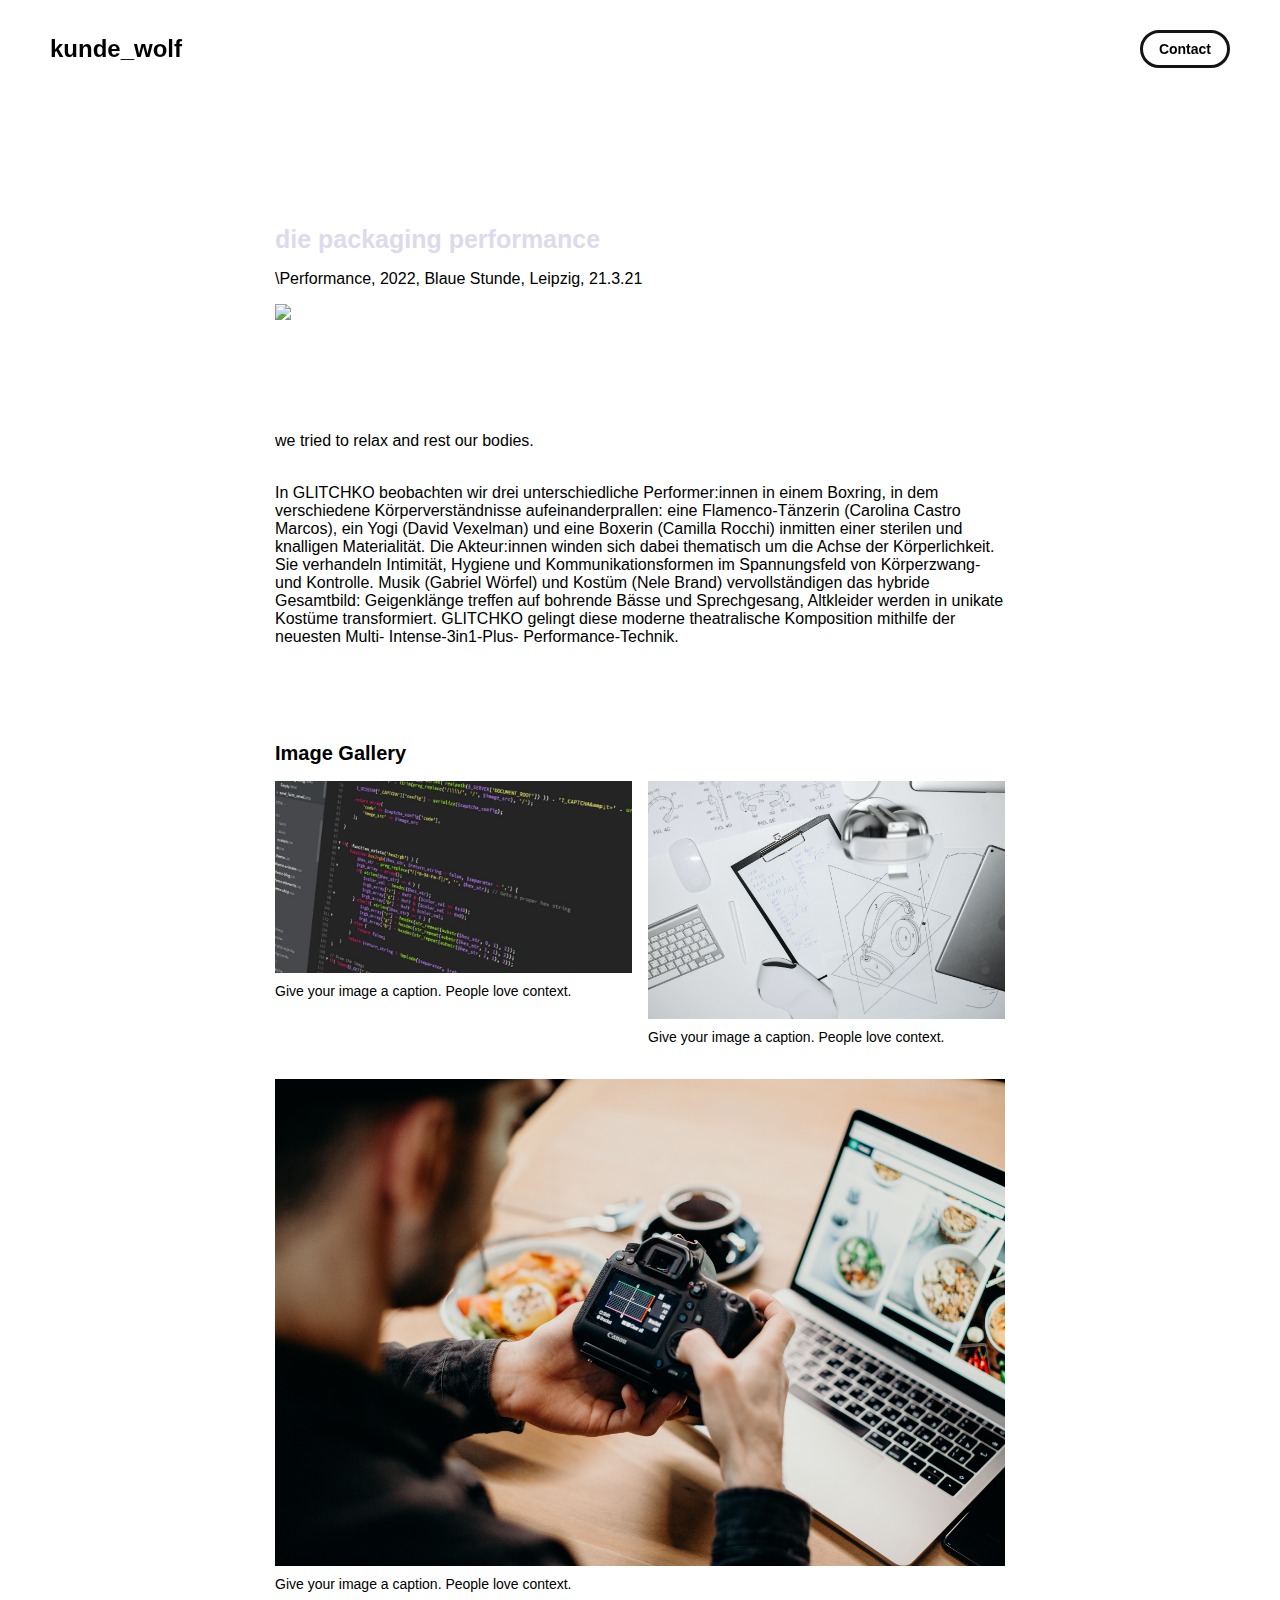
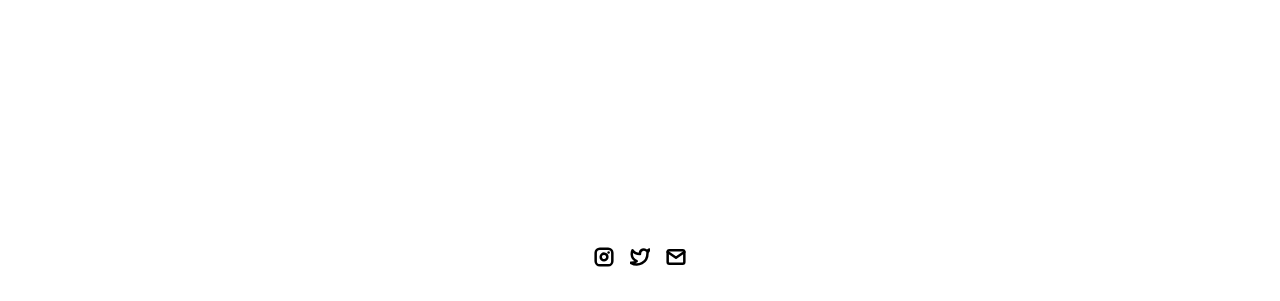
==== project-pages/die_packaging_performance.html @ 706985cd "add project cards" ====
<!--
  IMPORTANT!

  Keep this file unchanged to use as a template for all future project pages.

  For every new project you add to your portfolio, make a copy of this file in the
  'project-pages' folder with a name related to the project.
-->


<!DOCTYPE html>
<html lang="en">
	<head>
		<meta charset="utf-8">
    <!--
      TODO

      Upload your Unemployable (or whatever photo you like) to the assets/images folder
      and change the name of the image below to match the uploaded one

      Change the title in the <title> tag to whatever you would like the title of your portfolio to be

      This should be the same across all pages.
     -->
     <link rel="icon" href="../assets/images/front_1.jpg" />
     <title>kunde_wolf  |  home”</title>
    <meta name="description" content="Glitchko performance documentation">
    <meta name="viewport" content="width=device-width, initial-scale=1" />

		<link rel="stylesheet" href="../css/layout.css">
    <link rel="stylesheet" href="../css/typography.css">
    <link rel="stylesheet" href="../css/utilities.css">

		<script defer src="../js/script.js"></script>
	</head>
	<body>
    <!-- NAVBAR -->
    <div class="navbar">
      <a class="nav-title-link" href="../index.html">
        <!--
          TODO - Change the "Portfolio Title" to whatever you want displayed in the top left

          (this should be the same across all pages)
         -->
        <span class="nav-title">kunde_wolf</span>
        <!--
          TODO - Change the email after 'mailto:' to your email address for contact

          (this should be the same across all pages)
        -->
        <a class="button" href="mailto:kunde-wolf@posteo.net">
          <span class="button-text">Contact</span>
        </a>
      </a>
    </div>

    <!-- MAIN PAGE CONTENT -->
    <div id="main-content">

      <!-- PROJECT HEADER -->
      <div id="project-header">
          <!--
            TODO

            - Change the 'main-title' text to the name of your project
            - Change the 'body-text' text to a short and sweet description of your project (maybe the same as the one on the project card)
            - Change "desktop.jpeg" to the image filename you uploaded in the assets/images folder.
          -->
        <div class="main-title">die packaging performance</div>
        <div class="body-text">\Performance, 2022, Blaue Stunde, Leipzig, 21.3.21</div>
        <image class="project-header-image" src="../assets/images/die_packaging_performance/die_packaging_performance_kunde_wolf.jpeg">
      </div>

      <!-- PROJECT DETAILS -->
      <!--
        TODO

        - Change the 'subheader-text' to whatever header you want for project details
        - Add paragraphs using the <div class="body-text"></div> elements in the "project-details-content"
      -->
      <div id="project-details">
        <div class="subheader-text"></div>
        <div class="project-details-content">
          <div class="body-text">
we tried to relax and rest our bodies.</div>
          <div class="body-text">In GLITCHKO beobachten wir drei unterschiedliche Performer:innen in einem Boxring, in dem verschiedene Körperverständnisse aufeinanderprallen: eine Flamenco-Tänzerin (Carolina Castro Marcos), ein Yogi (David Vexelman) und eine Boxerin (Camilla Rocchi) inmitten einer sterilen und knalligen Materialität. Die Akteur:innen winden sich dabei thematisch um die Achse der Körperlichkeit. Sie verhandeln Intimität, Hygiene und Kommunikationsformen im Spannungsfeld von Körperzwang- und Kontrolle. Musik (Gabriel Wörfel) und Kostüm (Nele Brand) vervollständigen das hybride Gesamtbild: Geigenklänge treffen auf bohrende Bässe und Sprechgesang, Altkleider werden in unikate Kostüme transformiert. GLITCHKO gelingt diese moderne theatralische Komposition mithilfe der neuesten Multi- Intense-3in1-Plus- Performance-Technik.</div>
        </div>
      </div>

      <!-- IMAGE GALLERY -->
      <div id="project-gallery">
        <!-- TODO - Change the 'subheader-text' to whatever you want the Gallery section header to say -->
        <div class="subheader-text">Image Gallery</div>
        <div class="project-gallery-content">
            <!--
              TODO

              This is where the images in the gallery live. Here's a simple gallery image for you to copy:

              Full Width Image:

                <div class="gallery-image-container">
                  <img src="../assets/images/IMAGE_NAME" class="gallery-image">
                  <span class="image-caption">IMAGE_CAPTION</span>
                </div>

              Half Width Image:

                <div class="gallery-image-container half-width">
                  <img src="../assets/images/IMAGE_NAME" class="gallery-image">
                  <span class="image-caption">IMAGE_CAPTION</span>
                </div>

              - To add an image to the this area, copy one of the above, paste it below this comment, and change the following:
                  - IMAGE_NAME: the name of the image file in assets/images
                  - IMAGE_CAPTION: to the caption of the image
            -->
            <div class="gallery-image-container half-width">
              <img src="../assets/images/code.jpeg" class="gallery-image">
              <span class="image-caption">Give your image a caption. People love context.</span>
            </div>
            <div class="gallery-image-container half-width">
              <img src="../assets/images/sketchbook.jpeg" class="gallery-image">
              <span class="image-caption">Give your image a caption. People love context.</span>
            </div>
            <div class="gallery-image-container">
              <img src="../assets/images/camera.jpeg" class="gallery-image">
              <span class="image-caption">Give your image a caption. People love context.</span>
            </div>
        </div>
      </div>
    </div>

    <!-- FOOTER -->
    <div id="footer">
      <!--
        TODO - Change href to your Instagram account (can also delete entire "a" element if no Instagram)

        This should be the same across all pages.
      -->
      <a class="icon-link" target="_blank" href="https://twitter.com/whitevans_eth">
        <image src="../assets/icons/instagram.svg" class="footer-icon"/>
      </a>
      <!--
        TODO - Change href to your Twitter account (can also delete entire "a" element if no Twitter)

        This should be the same across all pages.
      -->
      <a class="icon-link" target="_blank" href="https://twitter.com/whitevans_eth">
        <image src="../assets/icons/twitter.svg" class="footer-icon"/>
      </a>
      <!--
        TODO - Change the email after "mailto" to your contact email

        This should be the same across all pages.
      -->
      <a class="icon-link" href="mailto:whitevans.eth@gmail.com">
        <image src="../assets/icons/mail.svg" class="footer-icon"/>
      </a>
    </div>

	</body>
</html>
---- css/layout.css ----
* {
  box-sizing: border-box;
}

html {
  text-size-adjust: none;
  -webkit-text-size-adjust: none;
  -moz-text-size-adjust: none;
  -ms-text-size-adjust: none;
}

body {
  margin: 0;
  -webkit-font-smoothing: antialiased;
  -moz-osx-font-smoothing: grayscale;
}




/* Main Page Layout */

#main-content {
  margin: 225px 425px;
  display: flex;
  flex-direction: column;
  gap: 96px;
}




/* Portfolio Header */

#portfolio-header {
  display: flex;
  gap: 20px;
  align-items: center;
}

#portfolio-header-image-container {
  display: flex;
  flex-direction: column;
  gap: 10px;
  flex-basis: 50%;
}

.portfolio-header-image {
  width: 100%;
  height: auto;
}

#portfolio-header-text-container {
  display: flex;
  flex-direction: column;
  gap: 34px;
  flex-basis: 50%;
}




/* About Section */

#about-section {
  display: flex;
  flex-direction: column;
  gap: 16px;
}

.about-section-content {
  display: flex;
  flex-direction: column;
  gap: 34px;
}




/* Project Section */

#my-work-section {
  display: flex;
  flex-direction: column;
  gap: 16px;
}

.projects-container {
  display: flex;
  gap: 34px 16px;
  flex-wrap: wrap;
}

    /* Project Cards */

    .project-card {
      max-width: calc((100% - 32px) / 3);
      display: flex;
      flex-direction: column;
      gap: 34px;
    }

    .project-card-text-container {
      flex-direction: column;
      display: flex;
      gap: 16px
    }

    .project-image {
      width: 100%;
      height: 200px;
      object-fit: cover;
      object-position: center;
    }




/* Project Pages */

#project-header {
  display: flex;
  flex-direction: column;
  gap: 16px;
}

.project-header-image {
  width: 100%;
  height: auto;
}

#project-details {
  display: flex;
  flex-direction: column;
  gap: 16px;
}

.project-details-content {
  display: flex;
  flex-direction: column;
  gap: 34px;
}

    /* Project Gallery */

    #project-gallery {
      display: flex;
      flex-direction: column;
      gap: 16px;
    }

    .project-gallery-content {
      display: flex;
      flex-wrap: wrap;
      gap: 34px 16px;
    }

    .gallery-image-container {
      width: 100%;
      display: flex;
      flex-direction: column;
      gap: 10px;
    }

    .gallery-image-container.half-width {
      width: calc((100% - 16px) / 2);
    }

    .gallery-image {
      width: 100%;
      height: auto;
    }


/* Extra Extra large devices (large laptops and desktops, 1200px and below) */
@media only screen and (max-width: 1600px) {
  #main-content {
    margin: 225px 275px;
  }
}

/* Extra large devices (large laptops and desktops, 1200px and below) */
@media only screen and (max-width: 1200px) {
  #main-content {
    margin: 225px 175px;
  }
}

/* Large devices (laptops/desktops, 1000px and below) */
@media only screen and (max-width: 1000px) {
  #main-content {
    margin: 225px 75px;
  }
}

/* Small devices (portrait tablets and large phones, 800px and below) */
@media only screen and (max-width: 800px) {
  #main-content {
    margin: 150px 50px;
  }

  #portfolio-header {
    flex-direction: column;
  }

  .project-card {
    max-width: calc((100% - 16px) / 2);
  }
}

/* Small devices (portrait tablets and large phones, 600px and below) */
@media only screen and (max-width: 600px) {
  #main-content {
    margin: 125px 20px;
  }

  .project-card {
    max-width: 100%;
  }
}
---- css/typography.css ----
body {
  font-family: "Helvetica Neue", Helvetica, Arial, sans-serif;
}

.nav-title {
  font-weight: 700;
  font-size: 24px;
}

.button-text {
  font-size: 14px;
  font-weight: 700;
}

.image-caption {
  font-size: 14px;
  font-weight: 500;
}

.main-title {
  font-size: 25px;
  font-weight: 700;
  color: #dedaeb
}

.subheader-text {
  font-size: 20px;
  font-weight: 700;
}

.body-text {
  font-size: 16px;
  font-weight: 500;
}

.project-card-text {
  overflow: hidden;
  text-overflow: ellipsis;
  display: -webkit-box;
  -webkit-line-clamp: 4;
  -webkit-box-orient: vertical;
}

.project-title {
  overflow: hidden;
  text-overflow: ellipsis;
  display: -webkit-box;
  -webkit-line-clamp: 1;
  -webkit-box-orient: vertical;
}
---- css/utilities.css ----
/* Icons */

.right-arrow-icon {
  width: 16px;
  height: 16px;
  margin-top: 1px;
}

.footer-icon {
  width: 20px;
  height: 20px;
}

a.icon-link {
  transition: transform 200ms ease-in-out;
}

a.icon-link:hover {
  cursor: pointer;
  stroke-width: 5;
  margin: 0;
  transform: rotate(15deg);
}


/* Navbar Styling */

.navbar {
  width: 100%;
  padding: 30px 50px;
  display: flex;
  justify-content: space-between;
  align-items: center;
  position: fixed;
  top: 0;
  left: 0;
}

.nav-title-link {
  color: black;
  text-decoration: none;
}

.nav-title-link:hover {
  text-decoration: underline;
}

/* Small devices (portrait tablets and large phones, 800px and below) */
@media only screen and (max-width: 800px) {
  .navbar {
    padding: 20px 20px;
    background-color: white
  }
}


/* Button Styling */

a.button {
  padding: 8px 16px;
  border: 3px solid #141414;
  border-radius: 50px;
  color: black;
  text-decoration: none;
  width: fit-content;
  display: flex;
  gap: 5px;
  align-items: center;
}

a.button:hover {
  text-decoration: underline;
  text-decoration-thickness: 2px;
  cursor: pointer;
}


/* Footer Styling */

#footer {
  width: 100%;
  display: flex;
  padding: 30px 50px;
  justify-content: center;
  align-items: center;
  gap: 16px;
}

/* Link Styling */
a.no-underline {
  text-decoration: none;
  color: black
}

a.no-underline:hover {
  text-decoration: underline;
  cursor: pointer;
}

/* Small devices (portrait tablets and large phones, 800px and below) */
@media only screen and (max-width: 800px) {
  #footer {
    padding: 20px 20px;
  }
}
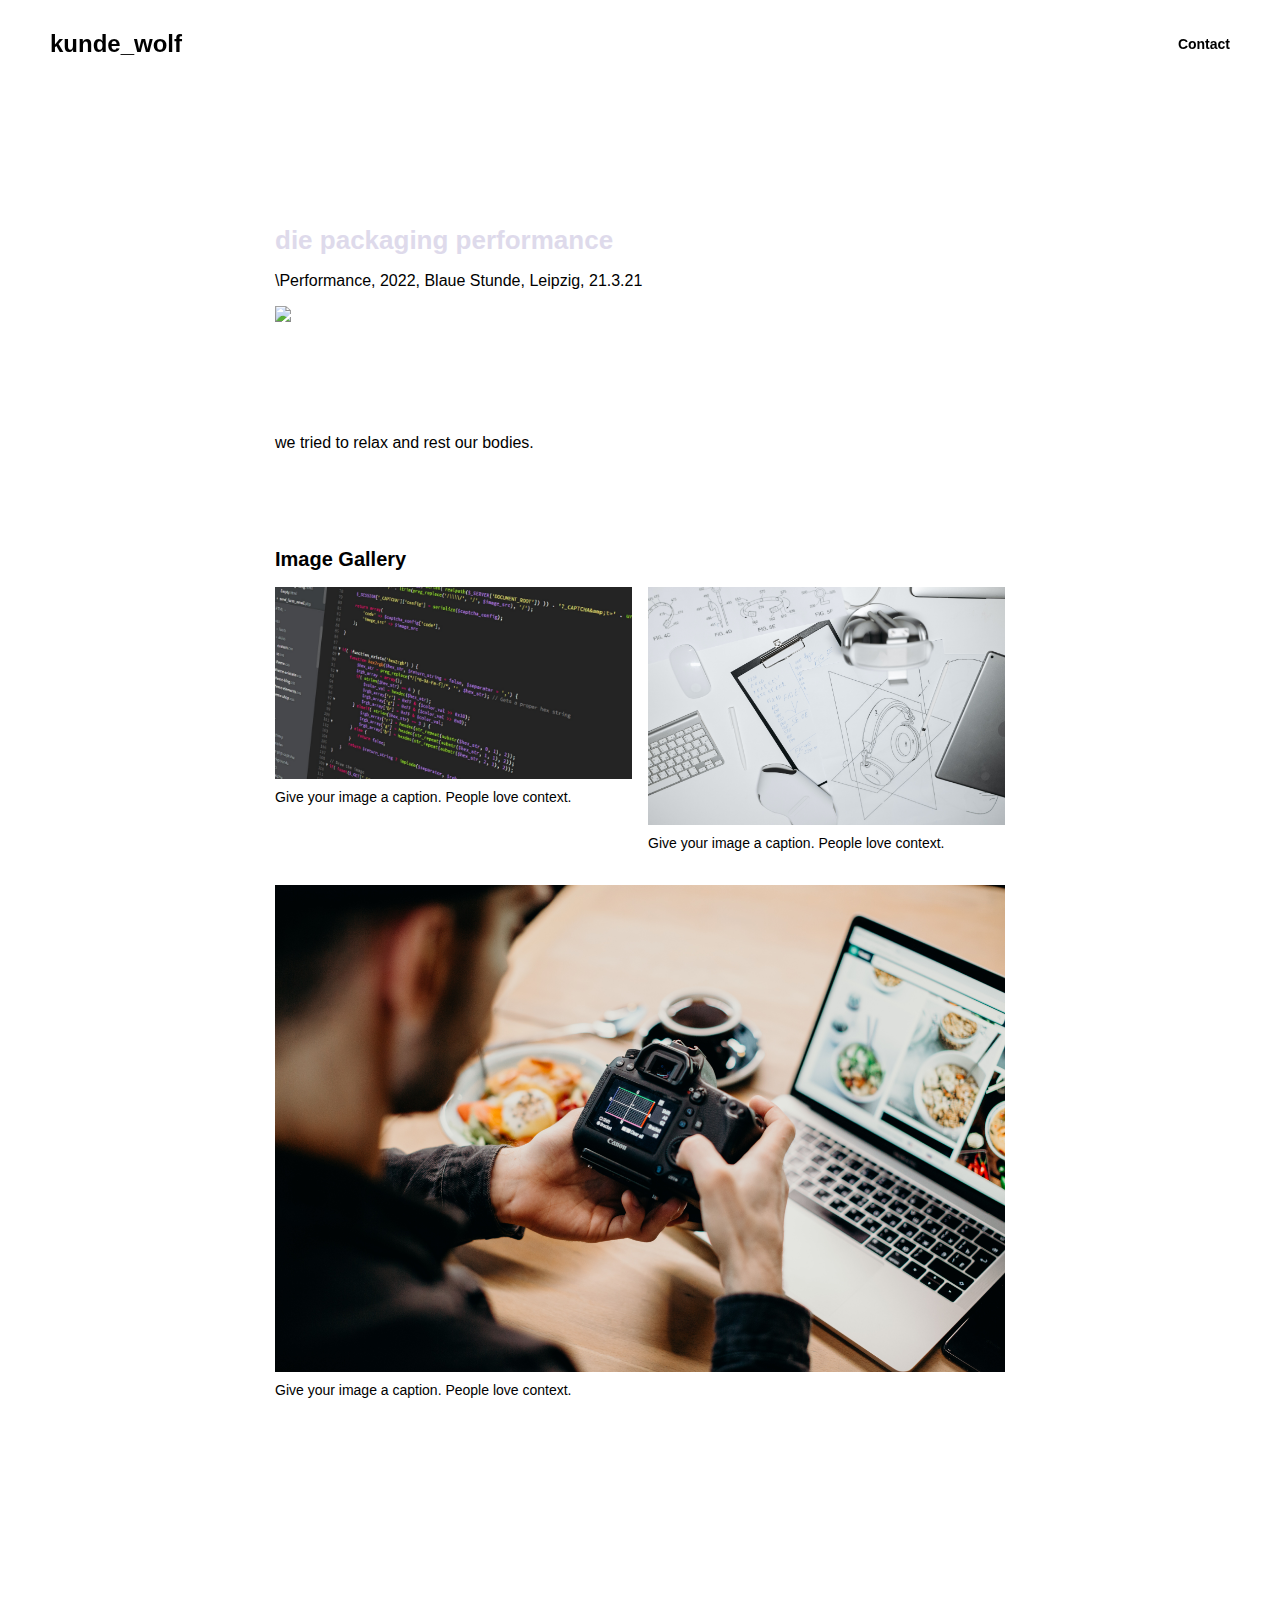
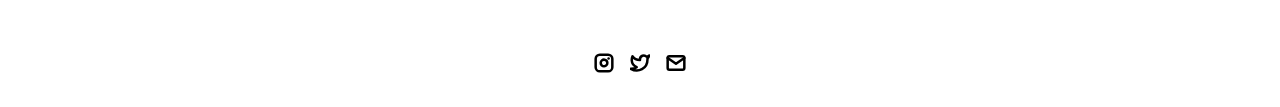
==== commit 1aee58da: "projects" ====
--- a/project-pages/die_packaging_performance.html
+++ b/project-pages/die_packaging_performance.html
@@ -85,7 +85,7 @@
         <div class="project-details-content">
           <div class="body-text">
 we tried to relax and rest our bodies.</div>
-          <div class="body-text">In GLITCHKO beobachten wir drei unterschiedliche Performer:innen in einem Boxring, in dem verschiedene Körperverständnisse aufeinanderprallen: eine Flamenco-Tänzerin (Carolina Castro Marcos), ein Yogi (David Vexelman) und eine Boxerin (Camilla Rocchi) inmitten einer sterilen und knalligen Materialität. Die Akteur:innen winden sich dabei thematisch um die Achse der Körperlichkeit. Sie verhandeln Intimität, Hygiene und Kommunikationsformen im Spannungsfeld von Körperzwang- und Kontrolle. Musik (Gabriel Wörfel) und Kostüm (Nele Brand) vervollständigen das hybride Gesamtbild: Geigenklänge treffen auf bohrende Bässe und Sprechgesang, Altkleider werden in unikate Kostüme transformiert. GLITCHKO gelingt diese moderne theatralische Komposition mithilfe der neuesten Multi- Intense-3in1-Plus- Performance-Technik.</div>
+        
         </div>
       </div>
 
--- a/css/layout.css
+++ b/css/layout.css
@@ -74,8 +74,17 @@
   gap: 34px;
 }
 
-
-
+#exhibitions-section {
+  display: flex;
+  flex-direction: column;
+  gap: 16px;
+}
+
+.exhibitions-section-content {
+  display: flex;
+  flex-direction: column;
+  gap: 34px;
+}
 
 /* Project Section */
 
--- a/css/typography.css
+++ b/css/typography.css
@@ -1,5 +1,5 @@
 body {
-  font-family: "Helvetica Neue", Helvetica, Arial, sans-serif;
+  font-family: "Arial", Helvetica, Arial, sans-serif;
 }
 
 .nav-title {
@@ -12,13 +12,18 @@
   font-weight: 700;
 }
 
+.button-text-title {
+  font-size: 20px;
+  font-weight: 700;
+}
+
 .image-caption {
   font-size: 14px;
   font-weight: 500;
 }
 
 .main-title {
-  font-size: 25px;
+  font-size: 26px;
   font-weight: 700;
   color: #dedaeb
 }
@@ -28,9 +33,33 @@
   font-weight: 700;
 }
 
+.subheader-text-it {
+  font-size: 20px;
+  font-weight: 700;
+  font-style: italic;
+}
+
+
 .body-text {
   font-size: 16px;
   font-weight: 500;
+}
+
+.body-text-it {
+  font-size: 16px;
+  font-weight: 500;
+  font-style: italic;
+}
+
+.body-text-b {
+  font-size: 16px;
+  font-weight: 700;
+}
+
+.body-text-bi {
+  font-size: 16px;
+  font-weight: 700;
+  font-style: italic;
 }
 
 .project-card-text {
--- a/css/utilities.css
+++ b/css/utilities.css
@@ -46,6 +46,21 @@
   text-decoration: underline;
 }
 
+.navbar2 {
+  width: 100%;
+  padding: 30px 50px;
+  display: flex;
+  justify-content: space-between;
+  align-items:  flex-end;
+  position: fixed;
+  top: 0;
+  left: 0;
+}
+
+.navbar2-right {
+  float: right;
+}
+
 /* Small devices (portrait tablets and large phones, 800px and below) */
 @media only screen and (max-width: 800px) {
   .navbar {
@@ -58,8 +73,8 @@
 /* Button Styling */
 
 a.button {
-  padding: 8px 16px;
-  border: 3px solid #141414;
+  /*padding: 3px 10px;*/
+  /*border: 2px solid white;*/
   border-radius: 50px;
   color: black;
   text-decoration: none;
@@ -71,7 +86,7 @@
 
 a.button:hover {
   text-decoration: underline;
-  text-decoration-thickness: 2px;
+  text-decoration-thickness: 1px;
   cursor: pointer;
 }
 
@@ -103,4 +118,4 @@
   #footer {
     padding: 20px 20px;
   }
-}+}
